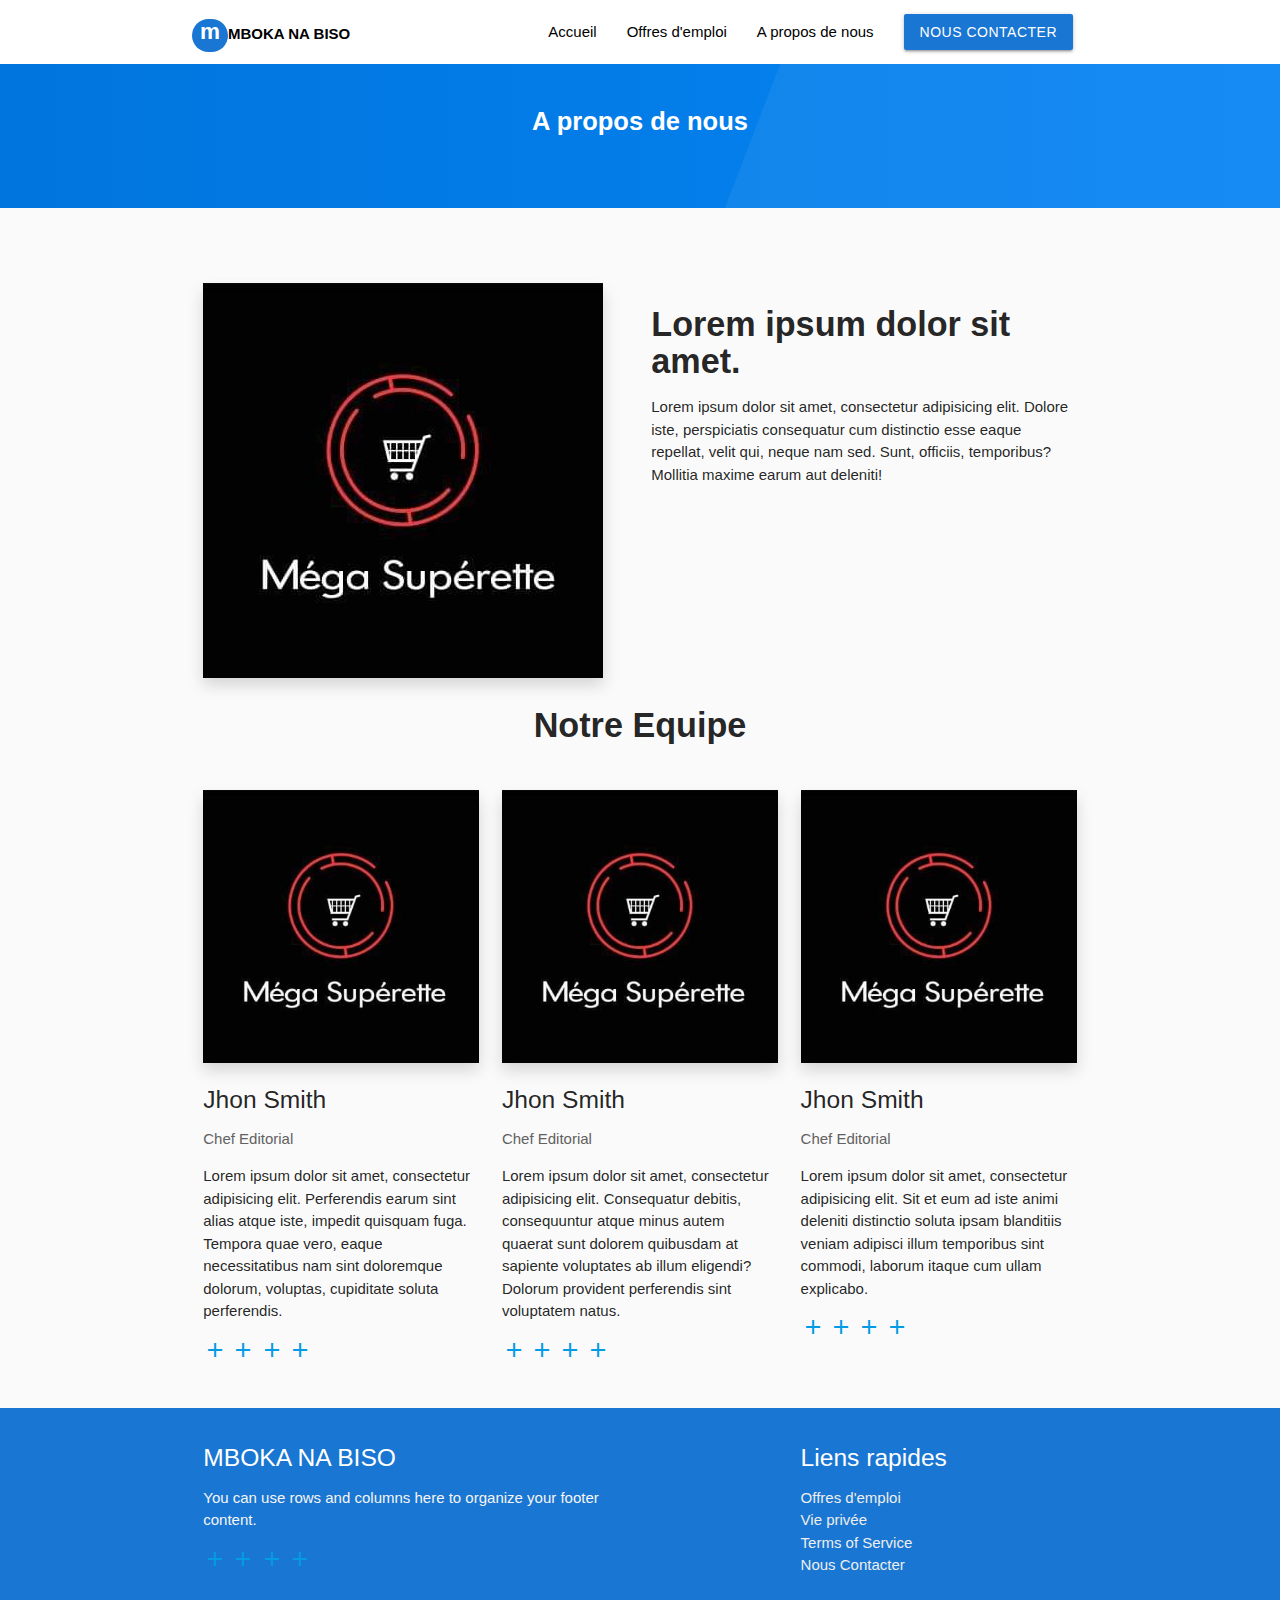
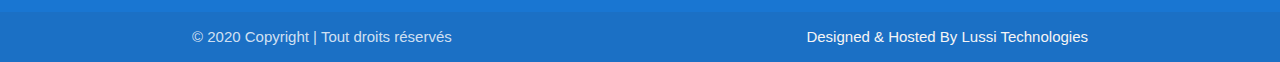
==== about.html @ f6fcfc63 "first commit" ====
<!DOCTYPE html>
<html>
<head>
	<meta charset="utf-8">
	<title>MBOKA NA BISO</title>
    <meta name="viewport" content="width=device-width, initial-scale=1, shrink-to-fit=no">
	<link rel="stylesheet" href="assets/libs/material-design-icons/material-icons.css">
	<link rel="stylesheet" href="assets/libs/materializecss/css/materialize.min.css">
	<link rel="stylesheet" href="assets/libs/animate/animate.css">
	<link rel="stylesheet" href="assets/css/style.css">
</head>
<body class="grey lighten-5">
	<nav class="white">
	    <div class="nav-wrapper">
	      <div class="container">
	      	<a href="#" class="brand-logo black-text" id="brand-logo"><span class="brand-logo-letter">m</span>MBOKA NA BISO</a>
	      	<a href="#" data-target="mobile-demo" class="sidenav-trigger black-text"><i class="material-icons">menu</i></a>
	      <ul id="nav-mobile" class="right hide-on-med-and-down">
	        <li><a href="index.html" class="black-text">Accueil</a></li>
	        <li><a href="jobs.html" class="black-text">Offres d'emploi</a></li>
	        <li><a href="about.html" class="black-text">A propos de nous</a></li>
	        <li><a class="waves-effect waves-light btn blue darken-2">Nous contacter</a></li>
	      </ul>
	      </div>
	    </div>
	  </nav>
        
     <ul class="sidenav" id="mobile-demo">
	    <li><a href="index.html" class="black-text">Accueil</a></li>
	        <li><a href="jobs.html" class="black-text">Offres d'emploi</a></li>
	        <li><a href="about.html" class="black-text">A propos de nous</a></li>
	        <li><a class="waves-effect waves-light btn blue darken-2">Nous contacter</a></li>
	  </ul>

	    <div class="banner" style="height: 16vh;">
  	<div class="container">
  		<div class="row">
  			<h1 class="banner-content center-align">A propos de nous</h1>
  		</div>
  	</div>
  </div>

  <!-- <div class="home-banner">
  	<div class="container">
  		<div class="row home-banner-content">
  			<div class="col s12">
  				<h5 class="center-align white-text-">Trouvez l'emploi de vos reves en recherchant parmis nos milliers d'offres.</h5>
  				<form action="results.html" method="get" class="row">
  					<input type="text" placeholder="Poste, societé, ..." class="col s12 m3 browser-default">
  					<input type="text" placeholder="Pays" class="col s12 m3 browser-default">
  					<input type="text" placeholder="Temps" class="col s12 m3 browser-default">
  					<button type="submit" class="col s12 m3 btn btn-large blue darken-2">Rechercher<i class="material-icons right">search</i></button>
  				</form>
  			</div>
  		</div>
  	</div>
  </div> -->

<div class="container mt5">
	<div class="row">
		<div class="col s12 l6">
			<img src="assets/images/ms.jpg" alt="" class="responsive-img shadow">
		</div>
		<div class="col s12 l6">
			<h4 class="font-weight-bold">Lorem ipsum dolor sit amet.</h4>
			<p>Lorem ipsum dolor sit amet, consectetur adipisicing elit. Dolore iste, perspiciatis consequatur cum distinctio esse eaque repellat, velit qui, neque nam sed. Sunt, officiis, temporibus? Mollitia maxime earum aut deleniti!</p>
		</div>
	</div>
	<h4 class="center-align font-weight-bold mb3">Notre Equipe</h4>
	<div class="row">
		<div class="col s12 l4">
			<img src="assets/images/ms.jpg" alt="" class="responsive-img shadow">
			<h5 class="">Jhon Smith</h5>
			<p class="grey-text text-darken-2">Chef Editorial</p>
			<p>Lorem ipsum dolor sit amet, consectetur adipisicing elit. Perferendis earum sint alias atque iste, impedit quisquam fuga. Tempora quae vero, eaque necessitatibus nam sint doloremque dolorum, voluptas, cupiditate soluta perferendis.</p>
			<div class="mt1">
				<a href="#"><i class="material-icons">add</i></a>
				<a href="#"><i class="material-icons">add</i></a>
				<a href="#"><i class="material-icons">add</i></a>
				<a href="#"><i class="material-icons">add</i></a>
			</div>
		</div>
		<div class="col s12 l4">
			<img src="assets/images/ms.jpg" alt="" class="responsive-img shadow">
			<h5 class="">Jhon Smith</h5>
			<p class="grey-text text-darken-2">Chef Editorial</p>
			<p>Lorem ipsum dolor sit amet, consectetur adipisicing elit. Consequatur debitis, consequuntur atque minus autem quaerat sunt dolorem quibusdam at sapiente voluptates ab illum eligendi? Dolorum provident perferendis sint voluptatem natus.</p>
			<div class="mt1">
				<a href="#"><i class="material-icons">add</i></a>
				<a href="#"><i class="material-icons">add</i></a>
				<a href="#"><i class="material-icons">add</i></a>
				<a href="#"><i class="material-icons">add</i></a>
			</div>
		</div>
		<div class="col s12 l4">
			<img src="assets/images/ms.jpg" alt="" class="responsive-img shadow">
			<h5 class="">Jhon Smith</h5>
			<p class="grey-text text-darken-2">Chef Editorial</p>
			<p>Lorem ipsum dolor sit amet, consectetur adipisicing elit. Sit et eum ad iste animi deleniti distinctio soluta ipsam blanditiis veniam adipisci illum temporibus sint commodi, laborum itaque cum ullam explicabo.</p>
			<div class="mt1">
				<a href="#"><i class="material-icons">add</i></a>
				<a href="#"><i class="material-icons">add</i></a>
				<a href="#"><i class="material-icons">add</i></a>
				<a href="#"><i class="material-icons">add</i></a>
			</div>
		</div>
	</div>
</div>


	<div class="signup-container">
		<div class="container">
			<div class="row">
			
			</div>
		</div>
	</div>

	<footer class="page-footer blue darken-2">
          <div class="container">
            <div class="row">
              <div class="col l6 s12">
                <h5 class="white-text">MBOKA NA BISO</h5>
                <p class="grey-text text-lighten-4">You can use rows and columns here to organize your footer content.</p>
                <p>
					<a href="#"><i class="material-icons">add</i></a>
					<a href="#"><i class="material-icons">add</i></a>
					<a href="#"><i class="material-icons">add</i></a>
					<a href="#"><i class="material-icons">add</i></a>
				</p>
              </div>
              <div class="col l4 offset-l2 s12">
                <h5 class="white-text">Liens rapides</h5>
                <ul>
                  <li><a class="grey-text text-lighten-3" href="#!">Offres d'emploi</a></li>
                  <li><a class="grey-text text-lighten-3" href="#!">Vie privée</a></li>
                  <li><a class="grey-text text-lighten-3" href="#!">Terms of Service</a></li>
                  <li><a class="grey-text text-lighten-3" href="#!">Nous Contacter</a></li>
                </ul>
              </div>
            </div>
          </div>
          <div class="footer-copyright">
            <div class="container">
            © 2020 Copyright | Tout droits réservés
            <a class="grey-text text-lighten-4 right" href="#!">Designed & Hosted By Lussi Technologies</a>
            </div>
          </div>
        </footer>

	<script src="assets/libs/jquery/jquery.min.js"></script>
	<script src="assets/libs/materializecss/js/materialize.js"></script>
	<script src="assets/js/script.js"></script>
</body>
</html>
---- assets/libs/material-design-icons/material-icons.css ----
@font-face {
  font-family: 'Material Icons';
  font-style: normal;
  font-weight: 400;
  src: url(MaterialIcons-Regular.eot); /* For IE6-8 */
  src: local('Material Icons'),
       local('MaterialIcons-Regular'),
       url(MaterialIcons-Regular.woff2) format('woff2'),
       url(MaterialIcons-Regular.woff) format('woff'),
       url(MaterialIcons-Regular.ttf) format('truetype');
}

.material-icons {
  font-family: 'Material Icons';
  font-weight: normal;
  font-style: normal;
  font-size: 24px;  /* Preferred icon size */
  display: inline-block;
  line-height: 1;
  text-transform: none;
  letter-spacing: normal;
  word-wrap: normal;
  white-space: nowrap;
  direction: ltr;

  /* Support for all WebKit browsers. */
  -webkit-font-smoothing: antialiased;
  /* Support for Safari and Chrome. */
  text-rendering: optimizeLegibility;

  /* Support for Firefox. */
  -moz-osx-font-smoothing: grayscale;

  /* Support for IE. */
  font-feature-settings: 'liga';
}
---- assets/css/style.css ----
* {
	/*color: #757575;*/
}

.home-banner {
	/*background-image: url('./../../assets/images/banner.png');*/
	/*height: 50vh;*/
}

.home-banner-content {
	/*padding-top: 3vh;*/
}

.home-banner form input {
	height: 54px;
}

#contact-form {
	height: 10rem;
	border-radius: 5px;
	border: 1px solid #9e9e9e;
}

#contact-form:focus {
	border-color: #26a69a!important;
}

#brand-logo {
	font-size: 1rem;
	font-weight: bold;
}

.banner {
	background-image: url('./../../assets/images/banner.png');
	height: 21vh;
	padding-top: 1px;
}

.banner-content {
	font-size: 1.7rem;
	font-weight: 700;
	color: white;
}

.brand-logo-letter {
	border-radius: 30px;
	background: #1976d2;
	color: white;
	padding-bottom: 8px;
    padding-right: 8px;
    padding-left: 8px;
	font-size: 1.5rem;
}

.company-logo {
	height: 75px;
	width: 75px;
}

.p1 {
	padding: 1rem;
}

.bm1 {
	border-bottom: 3px solid #1976d2;
}

.mb3 {
	margin-bottom: 3rem;
}

.mb0 {
	margin-bottom: 0;
}

.mt0 {
	margin-top: 0;
}

.mt1 {
	margin-top: 1rem;
}

.mt5 {
	margin-top: 5rem;
}

.ml1 {
	margin-left: 1rem;
}

.py-2 {
	padding-top: 1rem;
	padding-bottom: 1rem;
}

.w-100 {
	width: 100%;
}

.font-weight-bold {
	font-weight: bold;
}

.capitalize {
	text-transform: capitalize;
}

.shadow {
	box-shadow:0 .5rem 1rem rgba(0,0,0,.15)!important;
}

.signup-container {
	background-image: url('./../../assets/images/banner.png');
	/*height: 100px;*/
}

.signup-container .row {
	display: flex;
    flex-wrap: wrap;
    -webkit-box-align: center !important;
    -ms-flex-align: center !important;
    align-items: center !important;
}

.signup-container h2 {
	font-size: 2rem;
}

.signup-container .lead {
    font-size: 1.25rem;
    font-weight: 300;
}

.job_title {
	font-size: 24px;
    /*margin-bottom: 10px;*/
    font-weight: 600;
    transition: 0.3s;
    color: black;
}

.job_title:hover {
	color: #1976d2;
}

.job_dead_line {
	font-size: 12px;
	font-weight: 300px
}

.custom-container {
	width: 90%;
	margin-right: auto;
	margin-left: auto;
}
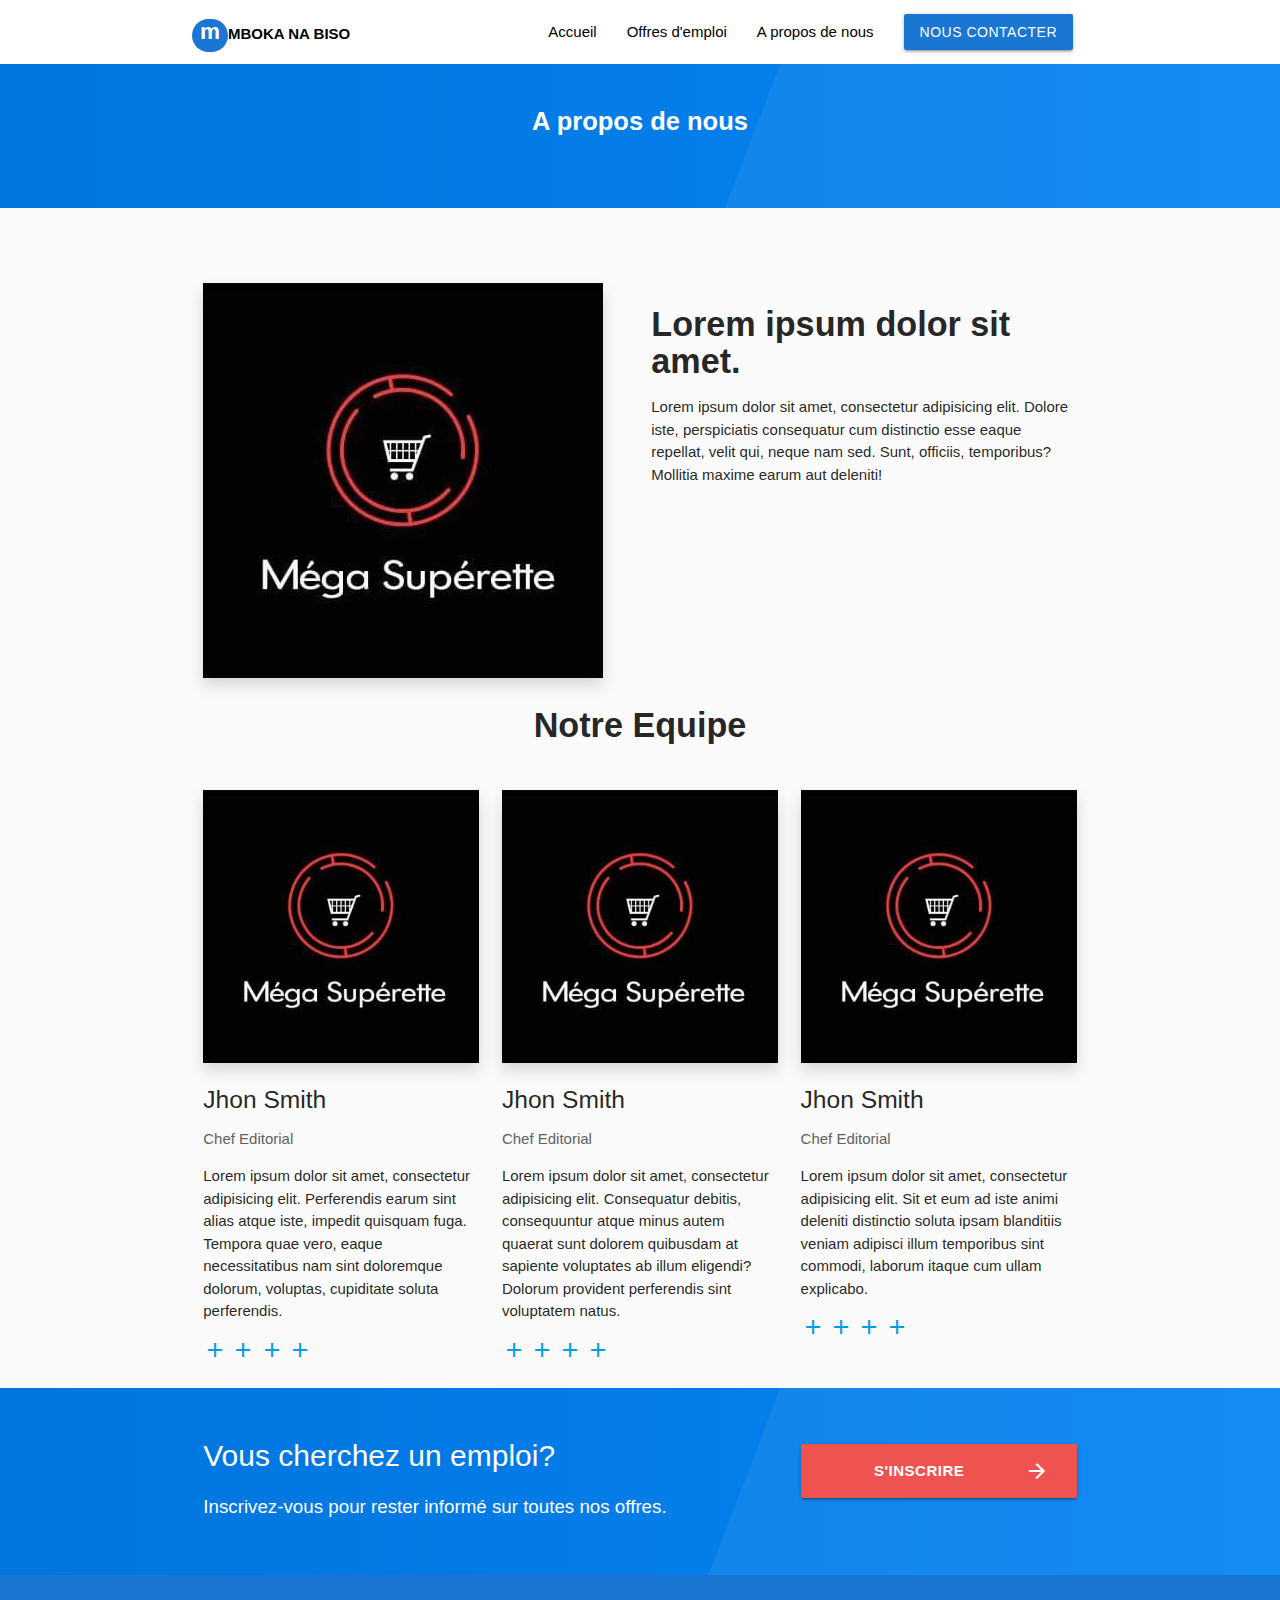
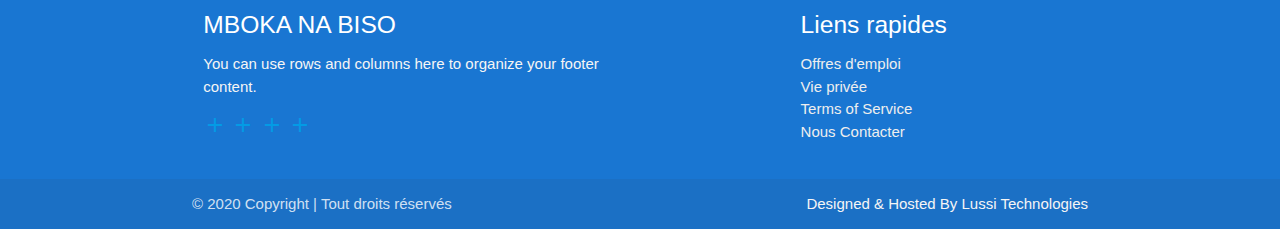
==== commit 6fc70eba: "fix navbar links" ====
--- a/about.html
+++ b/about.html
@@ -19,7 +19,7 @@
 	        <li><a href="index.html" class="black-text">Accueil</a></li>
 	        <li><a href="jobs.html" class="black-text">Offres d'emploi</a></li>
 	        <li><a href="about.html" class="black-text">A propos de nous</a></li>
-	        <li><a class="waves-effect waves-light btn blue darken-2">Nous contacter</a></li>
+	        <li><a href="contact.html" class="waves-effect waves-light btn blue darken-2">Nous contacter</a></li>
 	      </ul>
 	      </div>
 	    </div>
@@ -29,10 +29,11 @@
 	    <li><a href="index.html" class="black-text">Accueil</a></li>
 	        <li><a href="jobs.html" class="black-text">Offres d'emploi</a></li>
 	        <li><a href="about.html" class="black-text">A propos de nous</a></li>
-	        <li><a class="waves-effect waves-light btn blue darken-2">Nous contacter</a></li>
+	        <li><a href="contact.html" class="waves-effect waves-light btn blue darken-2">Nous contacter</a></li>
 	  </ul>
 
-	    <div class="banner" style="height: 16vh;">
+	  
+  	<div class="banner" style="height: 16vh;">
   	<div class="container">
   		<div class="row">
   			<h1 class="banner-content center-align">A propos de nous</h1>
@@ -108,10 +109,16 @@
 </div>
 
 
-	<div class="signup-container">
+	<div class="signup-container py-2">
 		<div class="container">
 			<div class="row">
-			
+				<div class="col s12 l8 white-text center-align-">
+					<h2>Vous cherchez un emploi?</h2>
+					<p class="lead">Inscrivez-vous pour rester informé sur toutes nos offres.</p>
+				</div>
+				<div class="col s12 l4 center-align">
+					<a href="signup.html" class="btn btn-large w-100 red lighten-1 white-text font-weight-bold">S'inscrire <i class="material-icons right">arrow_forward</i></a>
+				</div>
 			</div>
 		</div>
 	</div>
--- a/assets/css/style.css
+++ b/assets/css/style.css
@@ -94,6 +94,14 @@
 	padding-bottom: 1rem;
 }
 
+.mx-auto {
+	margin-left: auto !important;
+	margin-right: auto !important;
+}
+
+.no-float {
+	float: none!important;
+}
 .w-100 {
 	width: 100%;
 }
@@ -132,6 +140,17 @@
     font-weight: 300;
 }
 
+.signup-form input{
+	height: 40px;
+	border: 1px solid #bdbdbd;
+	border-radius: 5px;
+	padding: 5px;
+}
+
+.signup-form input:focus {
+	border-color: #2196f3 !important;
+}
+
 .job_title {
 	font-size: 24px;
     /*margin-bottom: 10px;*/
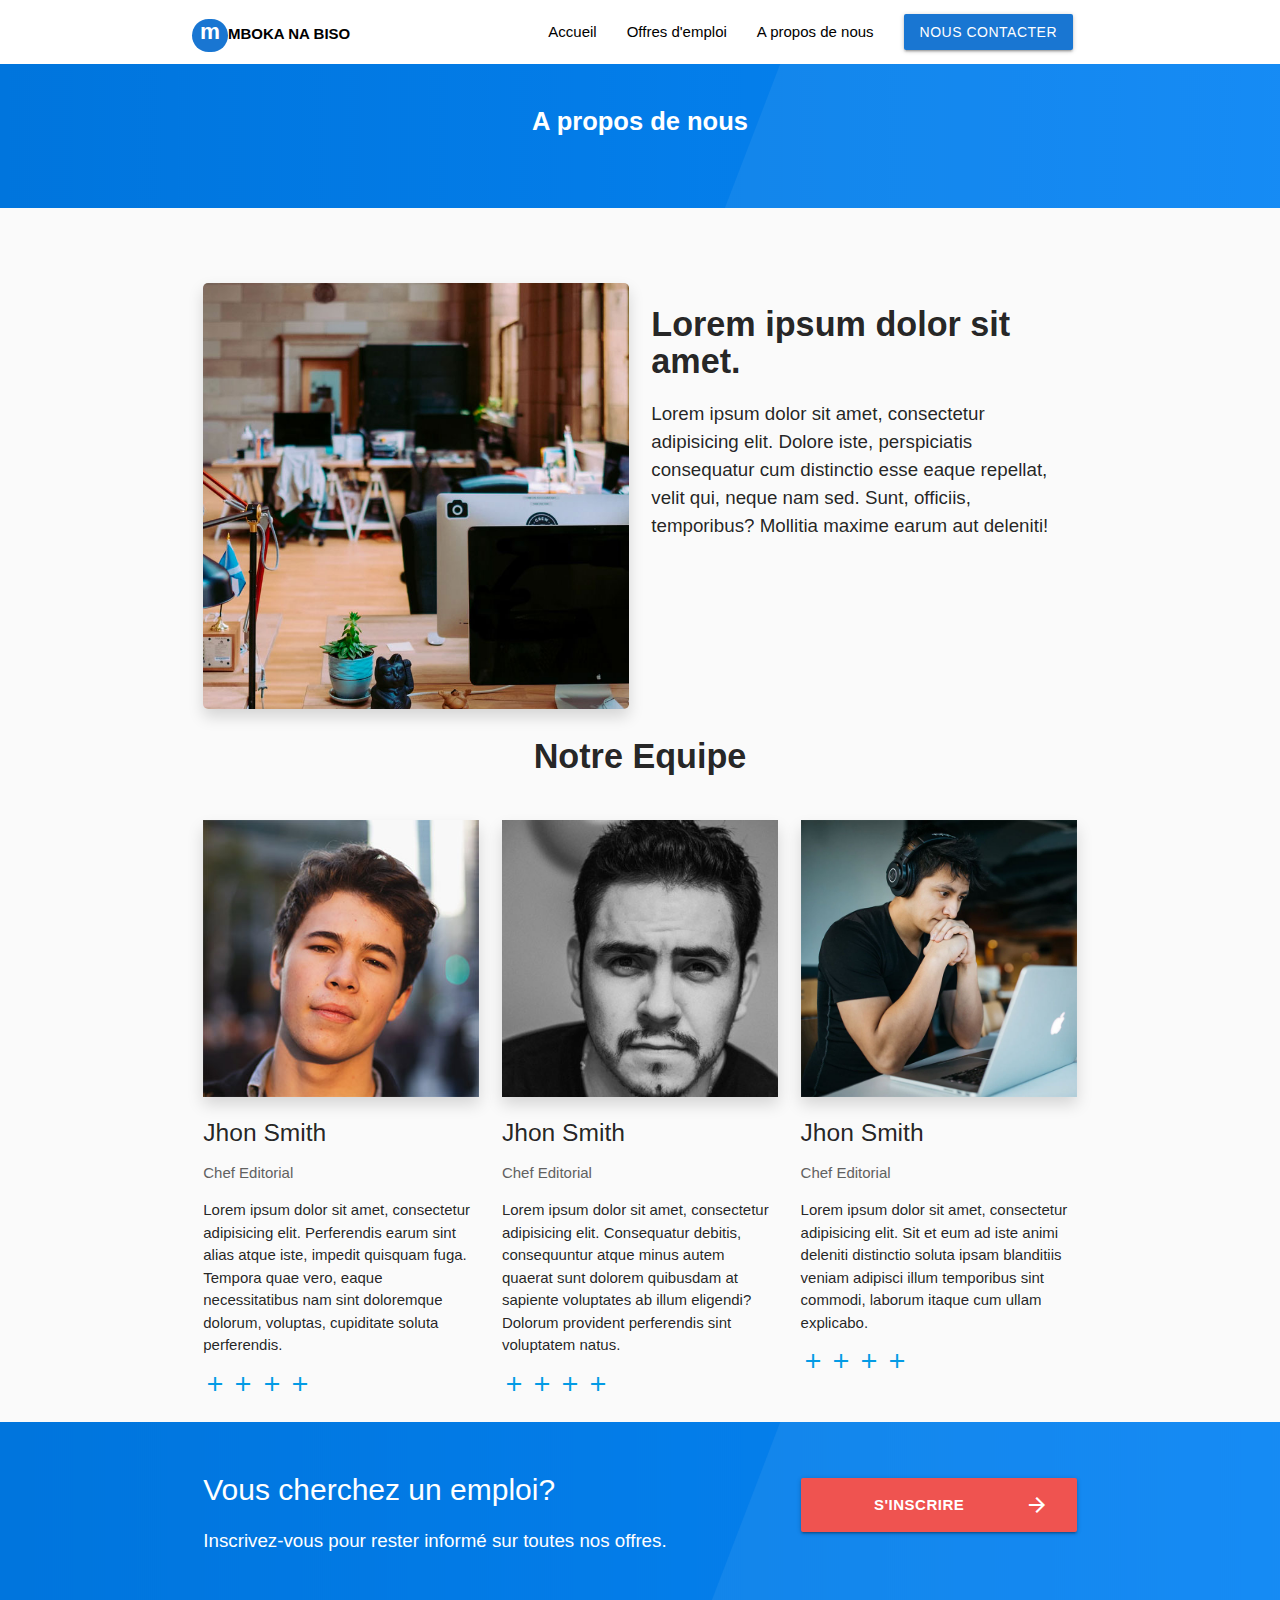
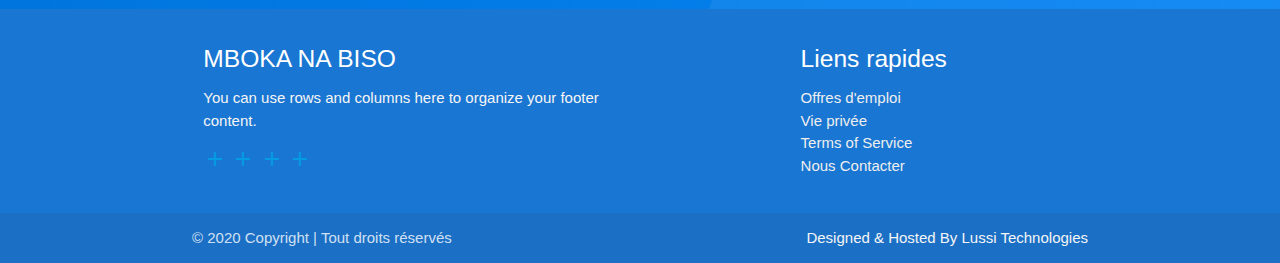
==== commit 1b4d9a95: "add and change some images" ====
--- a/about.html
+++ b/about.html
@@ -32,7 +32,7 @@
 	        <li><a href="contact.html" class="waves-effect waves-light btn blue darken-2">Nous contacter</a></li>
 	  </ul>
 
-	  
+
   	<div class="banner" style="height: 16vh;">
   	<div class="container">
   		<div class="row">
@@ -60,17 +60,17 @@
 <div class="container mt5">
 	<div class="row">
 		<div class="col s12 l6">
-			<img src="assets/images/ms.jpg" alt="" class="responsive-img shadow">
+			<img src="assets/images/about_1.jpg" alt="" class="responsive-img shadow" style="border-radius: 5px;">
 		</div>
-		<div class="col s12 l6">
+		<div class="col s12 l6 mx-auto ml-auto">
 			<h4 class="font-weight-bold">Lorem ipsum dolor sit amet.</h4>
-			<p>Lorem ipsum dolor sit amet, consectetur adipisicing elit. Dolore iste, perspiciatis consequatur cum distinctio esse eaque repellat, velit qui, neque nam sed. Sunt, officiis, temporibus? Mollitia maxime earum aut deleniti!</p>
+			<p style="font-size: 1.25rem;font-weight: 300;">Lorem ipsum dolor sit amet, consectetur adipisicing elit. Dolore iste, perspiciatis consequatur cum distinctio esse eaque repellat, velit qui, neque nam sed. Sunt, officiis, temporibus? Mollitia maxime earum aut deleniti!</p>
 		</div>
 	</div>
 	<h4 class="center-align font-weight-bold mb3">Notre Equipe</h4>
 	<div class="row">
 		<div class="col s12 l4">
-			<img src="assets/images/ms.jpg" alt="" class="responsive-img shadow">
+			<img src="assets/images/person_1.jpg" alt="" class="responsive-img shadow">
 			<h5 class="">Jhon Smith</h5>
 			<p class="grey-text text-darken-2">Chef Editorial</p>
 			<p>Lorem ipsum dolor sit amet, consectetur adipisicing elit. Perferendis earum sint alias atque iste, impedit quisquam fuga. Tempora quae vero, eaque necessitatibus nam sint doloremque dolorum, voluptas, cupiditate soluta perferendis.</p>
@@ -82,7 +82,7 @@
 			</div>
 		</div>
 		<div class="col s12 l4">
-			<img src="assets/images/ms.jpg" alt="" class="responsive-img shadow">
+			<img src="assets/images/person_2.jpg" alt="" class="responsive-img shadow">
 			<h5 class="">Jhon Smith</h5>
 			<p class="grey-text text-darken-2">Chef Editorial</p>
 			<p>Lorem ipsum dolor sit amet, consectetur adipisicing elit. Consequatur debitis, consequuntur atque minus autem quaerat sunt dolorem quibusdam at sapiente voluptates ab illum eligendi? Dolorum provident perferendis sint voluptatem natus.</p>
@@ -94,7 +94,7 @@
 			</div>
 		</div>
 		<div class="col s12 l4">
-			<img src="assets/images/ms.jpg" alt="" class="responsive-img shadow">
+			<img src="assets/images/person_3.jpg" alt="" class="responsive-img shadow">
 			<h5 class="">Jhon Smith</h5>
 			<p class="grey-text text-darken-2">Chef Editorial</p>
 			<p>Lorem ipsum dolor sit amet, consectetur adipisicing elit. Sit et eum ad iste animi deleniti distinctio soluta ipsam blanditiis veniam adipisci illum temporibus sint commodi, laborum itaque cum ullam explicabo.</p>
--- a/assets/css/style.css
+++ b/assets/css/style.css
@@ -89,6 +89,11 @@
 	margin-left: 1rem;
 }
 
+.ml-auto {
+	margin-top: auto;
+	margin-bottom: auto;
+}
+
 .py-2 {
 	padding-top: 1rem;
 	padding-bottom: 1rem;
